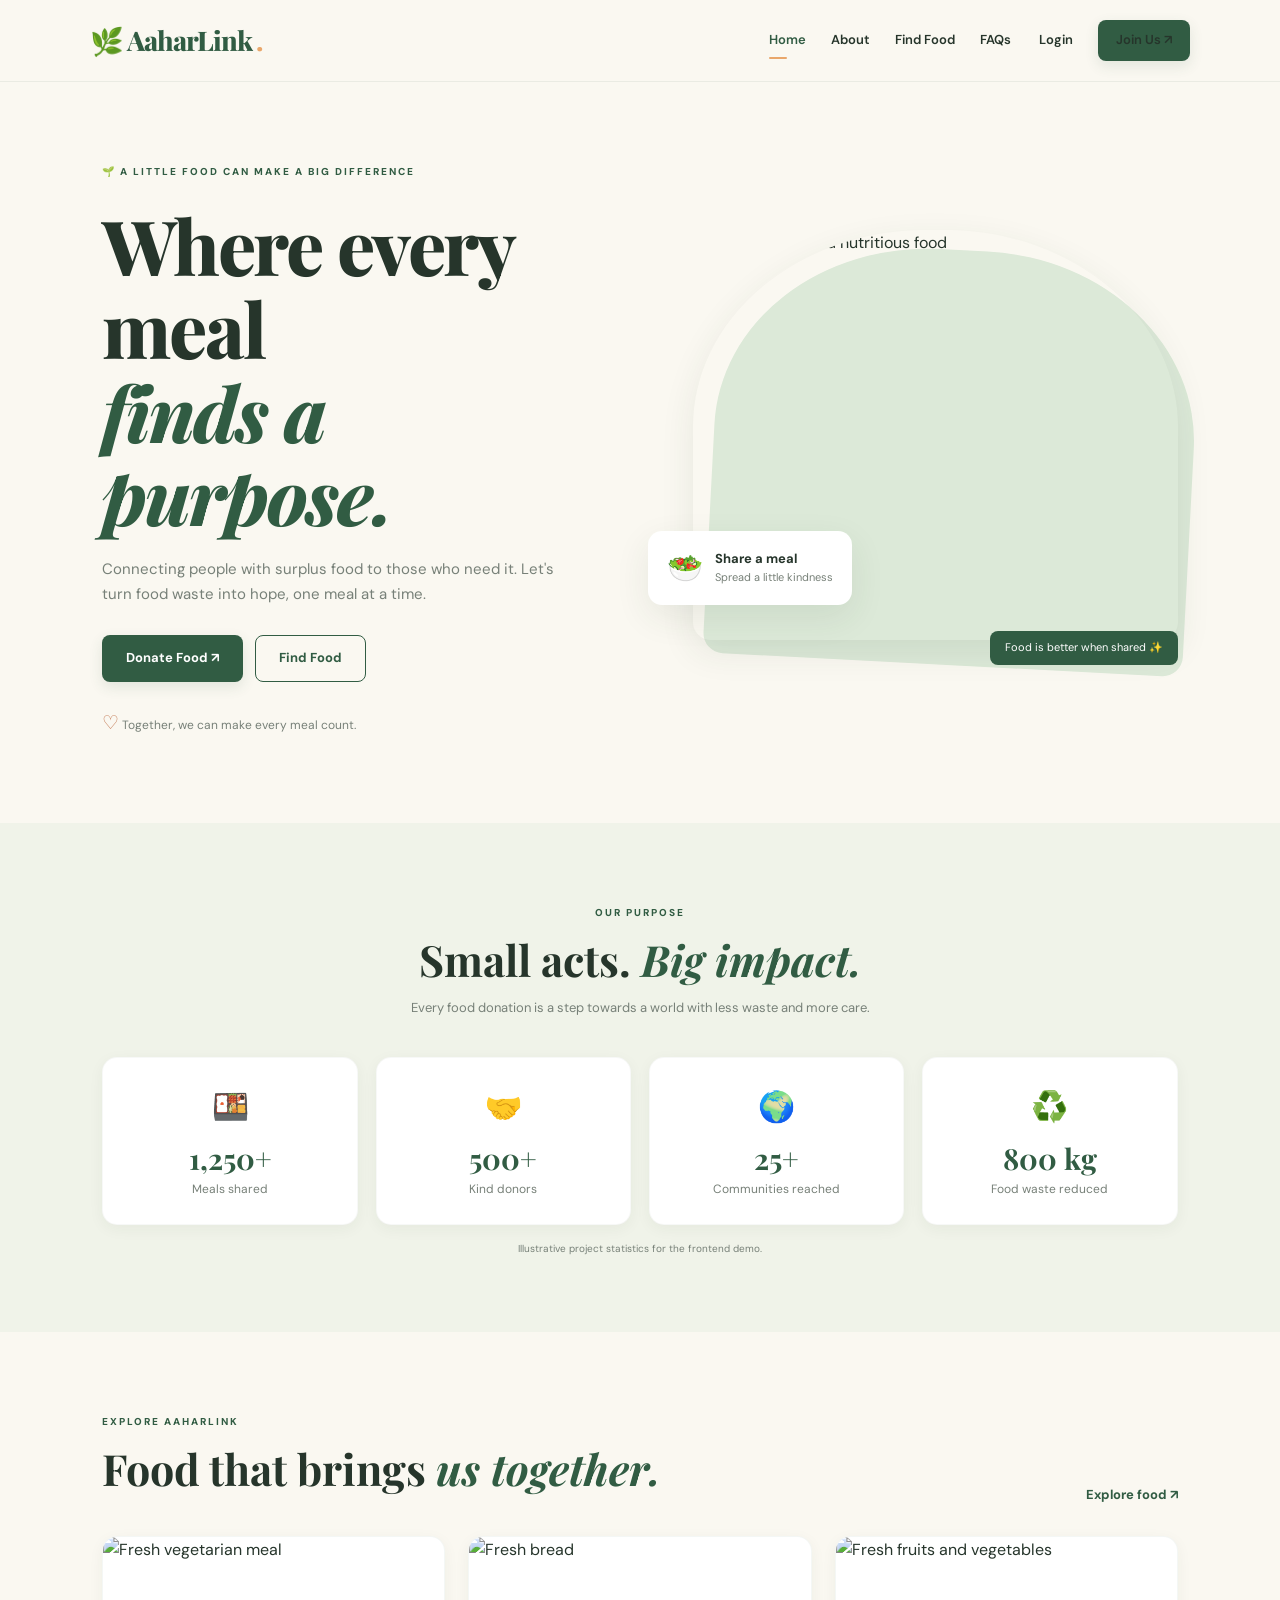
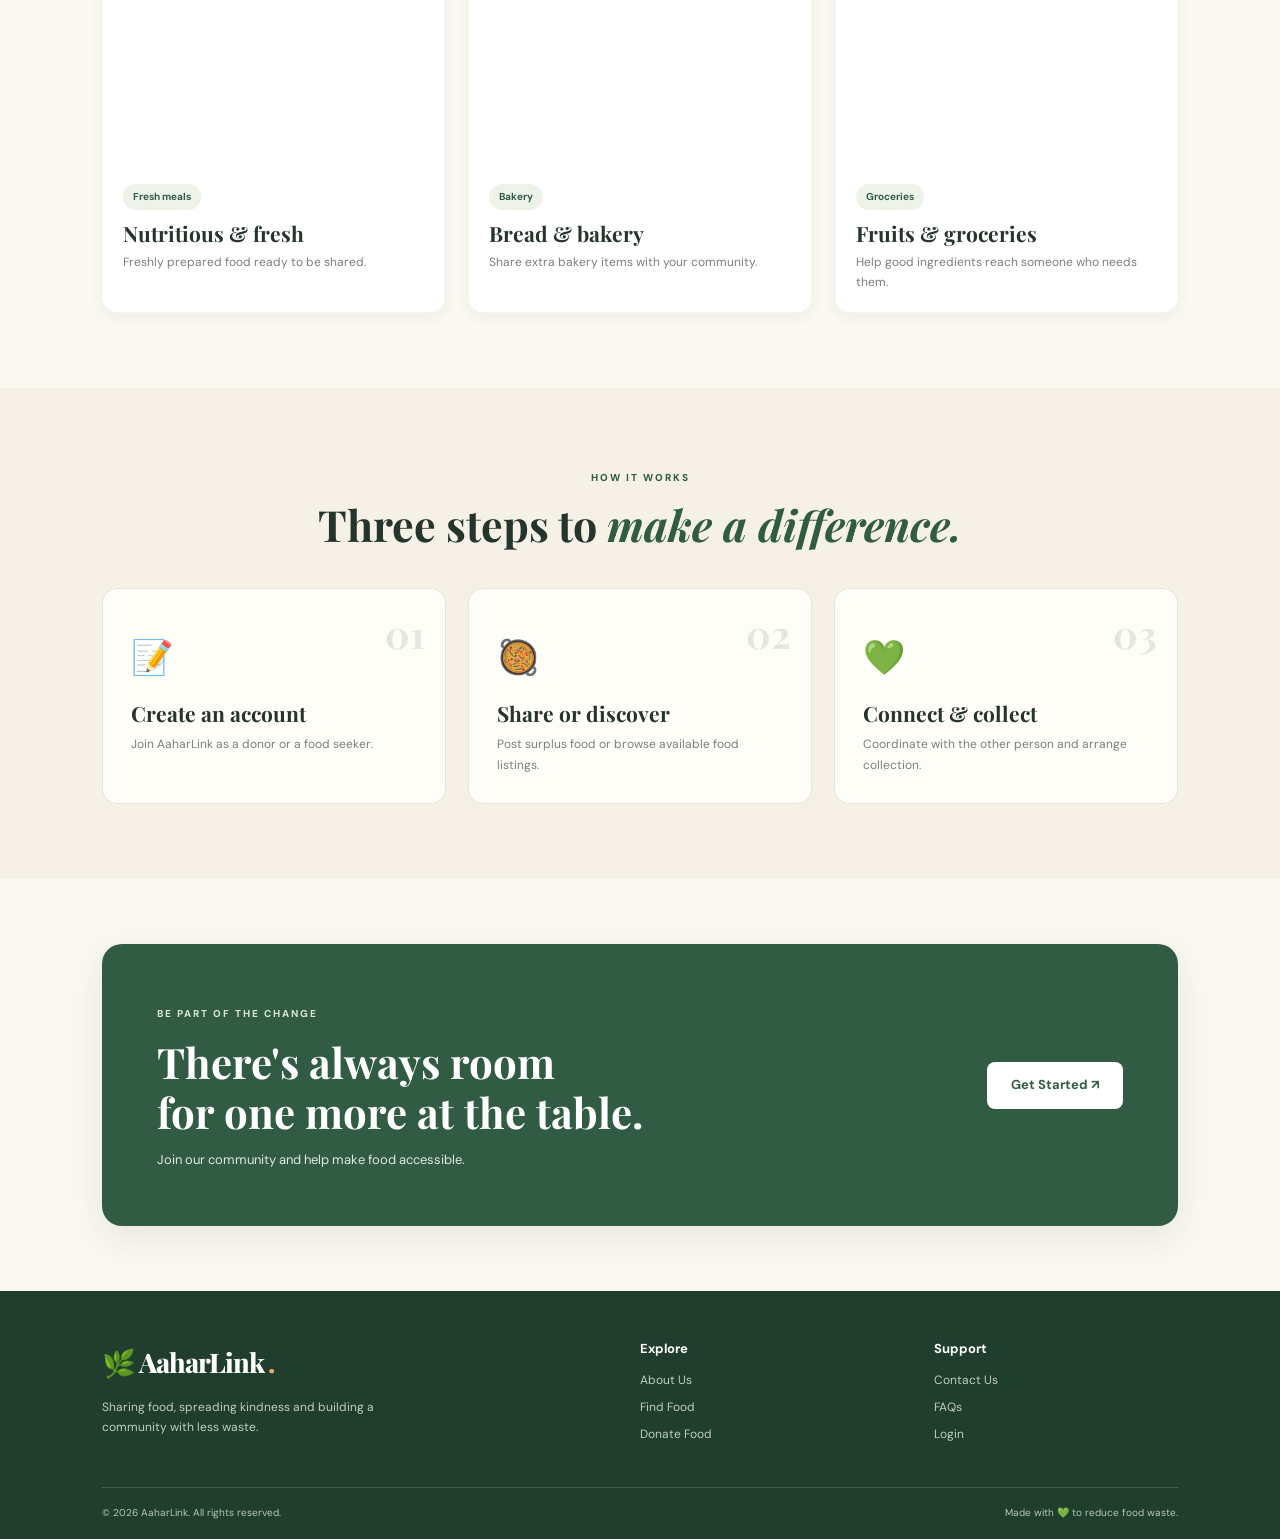
==== frontend/pages/index.html @ 4fac2980 "Initial project upload" ====
<!DOCTYPE html>
<html lang="en">
<head>
  <meta charset="UTF-8">
  <meta name="viewport" content="width=device-width, initial-scale=1.0">
  <title>AaharLink | Share Food, Share Hope</title>
  <link rel="preconnect" href="https://fonts.googleapis.com">
  <link rel="stylesheet" href="../css/style.css">
  <link href="https://fonts.googleapis.com/css2?family=DM+Sans:wght@400;500;600;700&family=Playfair+Display:wght@600;700;800&display=swap" rel="stylesheet">
</head>
<body>

<header class="navbar">
  <a class="logo" href="index.html">🌿 AaharLink<span>.</span></a>
  <button class="menu-toggle" id="menuToggle" aria-label="Open menu">☰</button>
  <nav id="navLinks">
    <a class="active" href="index.html">Home</a>
    <a href="about.html">About</a>
    <a href="find-food.html">Find Food</a>
    <a href="faqs.html">FAQs</a>
    <a class="nav-login" href="login.html">Login</a>
    <a class="btn btn-primary nav-register" href="register.html">Join Us ↗</a>
  </nav>
</header>

<main>
  <section class="hero">
    <div class="hero-content">
      <span class="eyebrow">🌱 A LITTLE FOOD CAN MAKE A BIG DIFFERENCE</span>
      <h1>Where every meal<br><span>finds a purpose.</span></h1>
      <p>
        Connecting people with surplus food to those who need it.
        Let's turn food waste into hope, one meal at a time.
      </p>
      <div class="hero-buttons">
        <a href="donate.html" class="btn btn-primary">Donate Food ↗</a>
        <a href="find-food.html" class="btn btn-outline">Find Food</a>
      </div>
      <div class="hero-note">
        <span>♡</span> Together, we can make every meal count.
      </div>
    </div>

    <div class="hero-image">
      <img src="https://images.unsplash.com/photo-1547592180-85f173990554?w=1000"
           alt="Freshly prepared nutritious food">
      <div class="floating-card">
        <span class="floating-icon">🥗</span>
        <div><strong>Share a meal</strong><small>Spread a little kindness</small></div>
      </div>
      <div class="image-label">Food is better when shared ✨</div>
    </div>
  </section>

  <section class="impact section">
    <div class="impact-heading">
      <span class="eyebrow">OUR PURPOSE</span>
      <h2>Small acts. <span>Big impact.</span></h2>
      <p>Every food donation is a step towards a world with less waste and more care.</p>
    </div>
    <div class="impact-grid">
      <div class="impact-card"><span>🍱</span><h3 id="mealCount">1,250+</h3><p>Meals shared</p></div>
      <div class="impact-card"><span>🤝</span><h3>500+</h3><p>Kind donors</p></div>
      <div class="impact-card"><span>🌍</span><h3>25+</h3><p>Communities reached</p></div>
      <div class="impact-card"><span>♻️</span><h3>800 kg</h3><p>Food waste reduced</p></div>
    </div>
    <small class="demo-note">Illustrative project statistics for the frontend demo.</small>
  </section>

  <section class="section food-section">
    <div class="section-heading">
      <div>
        <span class="eyebrow">EXPLORE AAHARLINK</span>
        <h2>Food that brings <span>us together.</span></h2>
      </div>
      <a href="find-food.html" class="text-link">Explore food ↗</a>
    </div>
    <div class="food-grid">
      <article class="food-card">
        <img src="https://images.unsplash.com/photo-1547592180-85f173990554?w=600" alt="Fresh vegetarian meal">
        <div class="food-card-body"><span class="food-tag">Fresh meals</span><h3>Nutritious & fresh</h3><p>Freshly prepared food ready to be shared.</p></div>
      </article>
      <article class="food-card">
        <img src="https://images.unsplash.com/photo-1509440159596-0249088772ff?w=600" alt="Fresh bread">
        <div class="food-card-body"><span class="food-tag">Bakery</span><h3>Bread & bakery</h3><p>Share extra bakery items with your community.</p></div>
      </article>
      <article class="food-card">
        <img src="https://images.unsplash.com/photo-1490645935967-10de6ba17061?w=600" alt="Fresh fruits and vegetables">
        <div class="food-card-body"><span class="food-tag">Groceries</span><h3>Fruits & groceries</h3><p>Help good ingredients reach someone who needs them.</p></div>
      </article>
    </div>
  </section>

  <section class="how-section section">
    <div class="impact-heading">
      <span class="eyebrow">HOW IT WORKS</span>
      <h2>Three steps to <span>make a difference.</span></h2>
    </div>
    <div class="steps-grid">
      <div class="step-card"><div class="step-number">01</div><span class="step-icon">📝</span><h3>Create an account</h3><p>Join AaharLink as a donor or a food seeker.</p></div>
      <div class="step-card"><div class="step-number">02</div><span class="step-icon">🥘</span><h3>Share or discover</h3><p>Post surplus food or browse available food listings.</p></div>
      <div class="step-card"><div class="step-number">03</div><span class="step-icon">💚</span><h3>Connect & collect</h3><p>Coordinate with the other person and arrange collection.</p></div>
    </div>
  </section>

  <section class="cta-section">
    <div><span class="eyebrow">BE PART OF THE CHANGE</span><h2>There's always room<br>for one more at the table.</h2><p>Join our community and help make food accessible.</p></div>
    <a href="register.html" class="btn btn-light">Get Started ↗</a>
  </section>
</main>

<footer class="footer">
  <div class="footer-main">
    <div><a class="logo footer-logo" href="index.html">🌿 AaharLink<span>.</span></a><p>Sharing food, spreading kindness and building a community with less waste.</p></div>
    <div><h4>Explore</h4><a href="about.html">About Us</a><a href="find-food.html">Find Food</a><a href="donate.html">Donate Food</a></div>
    <div><h4>Support</h4><a href="contact.html">Contact Us</a><a href="faqs.html">FAQs</a><a href="login.html">Login</a></div>
  </div>
  <div class="footer-bottom"><span>© 2026 AaharLink. All rights reserved.</span><span>Made with 💚 to reduce food waste.</span></div>
</footer>

<script src="../js/main.js"></script>
</body>
</html>
---- frontend/css/style.css ----
/* =========================================
   AAHARLINK — GLOBAL STYLESHEET
   Theme: Pinterest-inspired | Sage & Cream
========================================= */

/* 1. GOOGLE FONTS
   DM Sans + Playfair Display are imported in HTML.
========================================= */

:root {
  /* Brand Colors */
  --green: #315c43;
  --green-dark: #234832;
  --green-light: #53775c;
  --sage: #dce9d8;
  --sage-light: #edf3e9;
  --cream: #faf8f1;
  --cream-dark: #f2efe5;
  --white: #ffffff;

  /* Text Colors */
  --text: #26352b;
  --muted: #778078;
  --light-text: #a0a99f;

  /* Accent Colors */
  --orange: #e9a76b;
  --peach: #f7e5d4;
  --red: #c45d54;
  --blue: #e8f0f5;

  /* Borders and Shadows */
  --border: #e8e9df;
  --shadow-sm: 0 4px 15px rgba(39, 67, 46, 0.05);
  --shadow: 0 12px 35px rgba(39, 67, 46, 0.09);
  --shadow-lg: 0 20px 55px rgba(39, 67, 46, 0.13);

  /* Layout */
  --container: 1200px;
  --radius-sm: 8px;
  --radius-md: 14px;
  --radius-lg: 20px;
  --transition: 0.25s ease;
}

/* 2. RESET */

* {
  margin: 0;
  padding: 0;
  box-sizing: border-box;
}

html {
  scroll-behavior: smooth;
  scroll-padding-top: 90px;
}

body {
  min-height: 100vh;
  font-family: "DM Sans", sans-serif;
  background: var(--cream);
  color: var(--text);
  line-height: 1.6;
  overflow-x: hidden;
}

h1, h2, h3, h4, h5, h6 {
  color: var(--text);
  line-height: 1.25;
}

p {
  line-height: 1.7;
}

a {
  color: inherit;
  text-decoration: none;
}

button,
input,
textarea,
select {
  font: inherit;
}

button {
  cursor: pointer;
}

img {
  display: block;
  max-width: 100%;
}

ul {
  list-style: none;
}

::selection {
  background: var(--sage);
  color: var(--green-dark);
}

/* 3. SCROLLBAR */

::-webkit-scrollbar {
  width: 8px;
}

::-webkit-scrollbar-track {
  background: var(--cream);
}

::-webkit-scrollbar-thumb {
  background: #b7cbb6;
  border-radius: 20px;
}

::-webkit-scrollbar-thumb:hover {
  background: var(--green-light);
}

/* 4. NAVIGATION BAR */

.navbar {
  width: 100%;
  min-height: 82px;
  padding: 12px 7%;
  display: flex;
  align-items: center;
  justify-content: space-between;
  gap: 25px;
  position: sticky;
  top: 0;
  z-index: 100;
  background: rgba(250, 248, 241, 0.97);
  border-bottom: 1px solid rgba(49, 92, 67, 0.08);
  backdrop-filter: blur(12px);
}

.logo {
  display: inline-flex;
  align-items: center;
  gap: 4px;
  flex-shrink: 0;
  color: var(--green);
  font-family: "Playfair Display", serif;
  font-size: 27px;
  font-weight: 800;
  letter-spacing: -1px;
}

.logo span {
  color: var(--orange);
}

.navbar nav {
  display: flex;
  align-items: center;
  justify-content: flex-end;
  gap: 25px;
}

.navbar nav a {
  color: var(--text);
  font-size: 13px;
  font-weight: 600;
  transition: color var(--transition);
  white-space: nowrap;
}

.navbar nav a:hover,
.navbar nav a.active {
  color: var(--green);
}

.navbar nav a.active:not(.btn) {
  position: relative;
}

.navbar nav a.active:not(.btn)::after {
  content: "";
  position: absolute;
  height: 2px;
  width: 18px;
  bottom: -8px;
  left: 0;
  background: var(--orange);
  border-radius: 5px;
}

.navbar nav .nav-login {
  margin-left: 3px;
}

.menu-toggle {
  display: none;
  border: 0;
  background: transparent;
  color: var(--green);
  font-size: 25px;
  line-height: 1;
}

/* 5. BUTTONS */

.btn {
  display: inline-flex;
  justify-content: center;
  align-items: center;
  gap: 8px;
  min-height: 45px;
  padding: 12px 23px;
  border: 1px solid transparent;
  border-radius: var(--radius-sm);
  font-size: 13px;
  font-weight: 700;
  text-align: center;
  cursor: pointer;
  transition:
    background var(--transition),
    color var(--transition),
    transform var(--transition),
    box-shadow var(--transition);
}

.btn:hover {
  transform: translateY(-2px);
}

.btn:focus-visible,
button:focus-visible,
a:focus-visible {
  outline: 3px solid var(--orange);
  outline-offset: 3px;
}

.btn-primary {
  background: var(--green);
  color: var(--white);
  box-shadow: 0 5px 14px rgba(49, 92, 67, 0.12);
}

.btn-primary:hover {
  background: var(--green-dark);
  color: var(--white);
  box-shadow: var(--shadow);
}

.btn-outline {
  color: var(--green);
  background: transparent;
  border-color: var(--green);
}

.btn-outline:hover {
  background: var(--sage);
}

.btn-light {
  color: var(--green);
  background: var(--white);
}

.btn-light:hover {
  background: var(--sage-light);
}

.btn-danger {
  color: var(--white);
  background: var(--red);
}

.nav-register {
  min-height: 39px;
  padding: 9px 17px;
}

/* 6. COMMON TEXT STYLES */

.eyebrow {
  display: inline-block;
  color: var(--green);
  font-size: 10px;
  font-weight: 800;
  letter-spacing: 2px;
  line-height: 1.6;
}

.text-muted {
  color: var(--muted);
}

.text-link {
  color: var(--green);
  font-size: 13px;
  font-weight: 700;
  transition: color var(--transition);
}

.text-link:hover {
  color: var(--orange);
}

h2 span,
h1 span {
  color: var(--green);
  font-style: italic;
}

/* 7. HERO SECTION */

.hero {
  width: 100%;
  min-height: 590px;
  padding: 75px 8% 85px;
  display: grid;
  grid-template-columns: 1fr 1fr;
  align-items: center;
  gap: 65px;
  max-width: 1600px;
  margin: auto;
}

.hero-content {
  max-width: 570px;
}

.hero h1 {
  margin: 20px 0;
  color: var(--text);
  font-family: "Playfair Display", serif;
  font-size: clamp(48px, 6vw, 76px);
  font-weight: 800;
  line-height: 1.1;
  letter-spacing: -2px;
}

.hero-content > p {
  max-width: 460px;
  margin-bottom: 27px;
  color: var(--muted);
  font-size: 15px;
}

.hero-buttons {
  display: flex;
  flex-wrap: wrap;
  gap: 12px;
}

.hero-note {
  margin-top: 26px;
  color: var(--muted);
  font-size: 12px;
}

.hero-note span {
  color: #c47c57;
  font-size: 19px;
}

.hero-image {
  position: relative;
  padding: 0 0 25px 20px;
}

.hero-image::before {
  content: "";
  position: absolute;
  inset: 20px -15px 0 40px;
  z-index: 0;
  background: var(--sage);
  border-radius: 45% 45% 20px 20px;
  transform: rotate(3deg);
}

.hero-image > img {
  position: relative;
  z-index: 1;
  width: 100%;
  height: 410px;
  object-fit: cover;
  border-radius: 48% 48% 18px 18px;
  box-shadow: var(--shadow);
}

.floating-card {
  position: absolute;
  left: -25px;
  bottom: 60px;
  z-index: 2;
  display: flex;
  align-items: center;
  gap: 12px;
  padding: 14px 19px;
  background: var(--white);
  border-radius: 14px;
  box-shadow: var(--shadow);
}

.floating-icon {
  font-size: 29px;
}

.floating-card strong,
.floating-card small {
  display: block;
}

.floating-card strong {
  color: var(--text);
  font-size: 13px;
}

.floating-card small {
  color: var(--muted);
  font-size: 11px;
}

.image-label {
  position: absolute;
  right: 0;
  bottom: 0;
  z-index: 2;
  padding: 8px 15px;
  background: var(--green);
  color: var(--white);
  border-radius: var(--radius-sm);
  font-size: 11px;
}

/* 8. COMMON SECTIONS */

.section {
  padding: 75px 8%;
}

.impact-heading {
  max-width: 650px;
  margin: 0 auto 38px;
  text-align: center;
}

.impact-heading h2,
.section-heading h2 {
  margin: 10px 0 12px;
  font-family: "Playfair Display", serif;
  font-size: clamp(30px, 4vw, 43px);
  font-weight: 700;
  line-height: 1.2;
}

.impact-heading p {
  color: var(--muted);
  font-size: 13px;
}

/* 9. IMPACT STATISTICS */

.impact {
  background: #f0f3e9;
  text-align: center;
}

.impact-grid {
  display: grid;
  grid-template-columns: repeat(4, 1fr);
  gap: 18px;
}

.impact-card {
  padding: 25px 10px;
  background: var(--white);
  border: 1px solid rgba(49, 92, 67, 0.04);
  border-radius: 15px;
  box-shadow: var(--shadow-sm);
  transition: transform var(--transition), box-shadow var(--transition);
}

.impact-card:hover {
  transform: translateY(-5px);
  box-shadow: var(--shadow);
}

.impact-card > span {
  font-size: 30px;
}

.impact-card h3 {
  margin: 9px 0 2px;
  color: var(--green);
  font-family: "Playfair Display", serif;
  font-size: 29px;
}

.impact-card p {
  color: var(--muted);
  font-size: 12px;
}

.demo-note {
  display: block;
  margin-top: 16px;
  color: var(--muted);
  font-size: 10px;
}

/* 10. FOOD CATEGORY SECTION */

.food-section {
  background: var(--cream);
}

.section-heading {
  display: flex;
  align-items: end;
  justify-content: space-between;
  gap: 15px;
  margin-bottom: 30px;
}

.food-grid {
  display: grid;
  grid-template-columns: repeat(3, minmax(0, 1fr));
  gap: 23px;
}

.food-card {
  overflow: hidden;
  background: var(--white);
  border: 1px solid rgba(49, 92, 67, 0.05);
  border-radius: 15px;
  box-shadow: var(--shadow-sm);
  transition: transform var(--transition), box-shadow var(--transition);
}

.food-card:hover {
  transform: translateY(-5px);
  box-shadow: var(--shadow);
}

.food-card img {
  width: 100%;
  height: 225px;
  object-fit: cover;
}

.food-card-body {
  padding: 20px;
}

.food-tag {
  display: inline-block;
  padding: 5px 10px;
  background: var(--sage-light);
  color: var(--green);
  border-radius: 20px;
  font-size: 10px;
  font-weight: 700;
}

.food-card h3 {
  margin: 10px 0 5px;
  font-family: "Playfair Display", serif;
  font-size: 21px;
}

.food-card p {
  color: var(--muted);
  font-size: 12px;
}

/* 11. HOW IT WORKS */

.how-section {
  background: #f5f1e7;
}

.steps-grid {
  display: grid;
  grid-template-columns: repeat(3, minmax(0, 1fr));
  gap: 22px;
}

.step-card {
  position: relative;
  padding: 28px;
  background: #fffdf8;
  border: 1px solid #e9e4d6;
  border-radius: 15px;
  transition: transform var(--transition), box-shadow var(--transition);
}

.step-card:hover {
  transform: translateY(-4px);
  box-shadow: var(--shadow);
}

.step-number {
  position: absolute;
  top: 15px;
  right: 20px;
  color: #e2e8db;
  font-family: "Playfair Display", serif;
  font-size: 38px;
  font-weight: 700;
}

.step-icon {
  display: block;
  margin: 14px 0;
  font-size: 34px;
}

.step-card h3 {
  margin-bottom: 8px;
  font-family: "Playfair Display", serif;
  font-size: 21px;
}

.step-card p {
  color: var(--muted);
  font-size: 12px;
}

/* 12. CALL TO ACTION */

.cta-section {
  margin: 65px 8%;
  padding: 55px;
  display: flex;
  align-items: center;
  justify-content: space-between;
  gap: 25px;
  color: var(--white);
  background: var(--green);
  border-radius: 20px;
  box-shadow: var(--shadow);
}

.cta-section .eyebrow {
  color: #d9e7cf;
}

.cta-section h2 {
  margin: 12px 0;
  color: var(--white);
  font-family: "Playfair Display", serif;
  font-size: clamp(30px, 4vw, 42px);
  line-height: 1.2;
}

.cta-section p {
  color: #e0e9df;
  font-size: 13px;
}

/* 13. ABOUT PAGE */

.about-hero {
  padding: 80px 8%;
  display: grid;
  grid-template-columns: 1fr 1fr;
  align-items: center;
  gap: 50px;
}

.about-hero h1 {
  margin: 15px 0;
  font: 800 clamp(40px, 5vw, 64px)/1.15 "Playfair Display", serif;
}

.about-hero p {
  margin-bottom: 20px;
  color: var(--muted);
  font-size: 14px;
}

.about-hero img {
  width: 100%;
  height: 390px;
  object-fit: cover;
  border-radius: 20px 70px 20px 70px;
  box-shadow: var(--shadow);
}

/* 14. CONTACT PAGE */

.contact-layout {
  max-width: 950px;
  margin: 35px auto;
  display: grid;
  grid-template-columns: 0.8fr 1.2fr;
  overflow: hidden;
  background: var(--white);
  border: 1px solid var(--border);
  border-radius: 18px;
  box-shadow: var(--shadow);
}

.contact-info {
  padding: 40px 30px;
  background: #eaf0e3;
}

.contact-info h2 {
  font-family: "Playfair Display", serif;
  font-size: 27px;
}

.contact-info > p {
  margin: 12px 0 30px;
  color: var(--muted);
  font-size: 12px;
}

.contact-detail {
  display: flex;
  align-items: flex-start;
  gap: 12px;
  margin: 20px 0;
}

.contact-detail strong {
  font-size: 12px;
}

.contact-detail span {
  font-size: 12px;
}

/* 15. CONTACT FORM */

.contact-form {
  display: flex;
  flex-direction: column;
  gap: 10px;
  padding: 35px;
}

.contact-form label {
  font-size: 12px;
  font-weight: 700;
}

.contact-form input,
.contact-form textarea {
  width: 100%;
  padding: 12px;
  border: 1px solid var(--border);
  border-radius: 8px;
  outline: none;
  background: #fff;
  color: var(--text);
  font-size: 13px;
}

.contact-form textarea {
  resize: vertical;
}

.contact-form input:focus,
.contact-form textarea:focus {
  border-color: var(--green);
  box-shadow: 0 0 0 3px rgba(49, 92, 67, 0.08);
}

/* 16. FAQ PAGE */

.faq-list {
  max-width: 800px;
  margin: 0 auto;
}

.faq-list details {
  margin-bottom: 12px;
  padding: 18px 20px;
  background: var(--white);
  border: 1px solid var(--border);
  border-radius: 11px;
  transition: border-color var(--transition);
}

.faq-list details[open] {
  border-color: #b9cdb8;
}

.faq-list summary {
  position: relative;
  color: var(--text);
  font-size: 13px;
  font-weight: 700;
  cursor: pointer;
  list-style: none;
  padding-right: 25px;
}

.faq-list summary::-webkit-details-marker {
  display: none;
}

.faq-list summary::after {
  content: "+";
  position: absolute;
  right: 0;
  top: -4px;
  color: var(--green);
  font-size: 22px;
  font-weight: 400;
}

.faq-list details[open] summary::after {
  content: "−";
}

.faq-list details[open] summary {
  color: var(--green);
}

.faq-list details p {
  margin-top: 12px;
  color: var(--muted);
  font-size: 12px;
}

.faq-contact {
  max-width: 800px;
  margin: 30px auto 0;
  padding: 35px;
  background: #eaf0e3;
  border-radius: 15px;
  text-align: center;
}

.faq-contact h3 {
  font-family: "Playfair Display", serif;
  font-size: 24px;
}

.faq-contact p {
  margin: 8px 0 18px;
  color: var(--muted);
  font-size: 12px;
}

/* 17. FIND FOOD PAGE */

.find-controls {
  max-width: 750px;
  margin: 25px 0 30px;
  display: flex;
  gap: 12px;
}

.find-controls input,
.find-controls select {
  min-width: 0;
  padding: 13px 15px;
  background: var(--white);
  border: 1px solid var(--border);
  border-radius: 9px;
  outline: none;
  color: var(--text);
  font-size: 12px;
}

.find-controls input {
  flex: 1;
}

.find-controls select {
  width: 190px;
}

.find-controls input:focus,
.find-controls select:focus {
  border-color: var(--green);
}

/* 18. FOOTER */

.footer {
  padding: 50px 8% 18px;
  background: #203e2e;
  color: #edf2e9;
}

.footer-main {
  display: grid;
  grid-template-columns: 2fr 1fr 1fr;
  gap: 50px;
  padding-bottom: 35px;
}

.footer-logo {
  color: var(--white);
}

.footer-main p {
  max-width: 330px;
  margin-top: 12px;
  color: #c0cdbf;
  font-size: 12px;
}

.footer-main h4 {
  margin-bottom: 13px;
  color: var(--white);
  font-size: 13px;
}

.footer-main > div > a:not(.logo) {
  display: block;
  margin: 8px 0;
  color: #c0cdbf;
  font-size: 12px;
  transition: color var(--transition);
}

.footer-main > div > a:hover {
  color: var(--white);
}

.footer-bottom {
  display: flex;
  justify-content: space-between;
  gap: 15px;
  padding-top: 17px;
  border-top: 1px solid #42604d;
  color: #b7c7b8;
  font-size: 10px;
}

/* 19. SHARED EMPTY AND STATUS STATES */

.empty-state {
  padding: 40px 10px;
  color: var(--muted);
  text-align: center;
  font-size: 13px;
}

[hidden] {
  display: none !important;
}

/* 20. RESPONSIVE DESIGN */

@media (max-width: 1100px) {
  .navbar {
    padding-right: 5%;
    padding-left: 5%;
  }

  .navbar nav {
    gap: 15px;
  }

  .hero {
    padding-right: 6%;
    padding-left: 6%;
    gap: 35px;
  }

  .section {
    padding-right: 6%;
    padding-left: 6%;
  }

  .footer {
    padding-right: 6%;
    padding-left: 6%;
  }
}

@media (max-width: 850px) {
  .navbar nav {
    gap: 11px;
  }

  .navbar nav a {
    font-size: 11px;
  }

  .logo {
    font-size: 23px;
  }

  .hero {
    min-height: 520px;
    gap: 25px;
  }

  .hero h1 {
    font-size: 53px;
  }

  .hero-image > img {
    height: 350px;
  }

  .impact-grid {
    grid-template-columns: repeat(2, 1fr);
  }

  .food-grid {
    gap: 15px;
  }

  .food-card img {
    height: 185px;
  }

  .steps-grid {
    gap: 14px;
  }

  .step-card {
    padding: 20px;
  }
}

@media (max-width: 700px) {
  .navbar {
    min-height: 70px;
    padding: 10px 5%;
  }

  .menu-toggle {
    display: block;
  }

  .navbar nav {
    display: none;
    position: absolute;
    top: 70px;
    left: 0;
    right: 0;
    padding: 22px 7%;
    flex-direction: column;
    align-items: stretch;
    gap: 14px;
    background: var(--cream);
    box-shadow: var(--shadow);
    border-top: 1px solid var(--border);
  }

  .navbar nav.open {
    display: flex;
  }

  .navbar nav a {
    padding: 5px 0;
    font-size: 13px;
  }

  .navbar nav a.active:not(.btn)::after {
    display: none;
  }

  .navbar nav .btn {
    align-self: flex-start;
    padding: 10px 18px;
  }

  .hero {
    grid-template-columns: 1fr;
    padding: 45px 6% 55px;
    gap: 35px;
  }

  .hero h1 {
    font-size: clamp(44px, 11vw, 62px);
  }

  .hero-content > p {
    font-size: 13px;
  }

  .hero-image {
    margin: 0 12px;
    padding-left: 10px;
  }

  .hero-image > img {
    height: 330px;
  }

  .floating-card {
    left: -8px;
    bottom: 45px;
  }

  .section {
    padding: 55px 6%;
  }

  .impact-grid {
    grid-template-columns: repeat(2, 1fr);
    gap: 12px;
  }

  .impact-card {
    padding: 20px 8px;
  }

  .impact-card h3 {
    font-size: 25px;
  }

  .food-grid,
  .steps-grid {
    grid-template-columns: 1fr;
  }

  .food-card img {
    height: 230px;
  }

  .section-heading {
    align-items: flex-start;
    flex-direction: column;
  }

  .cta-section {
    margin: 40px 5%;
    padding: 35px 25px;
    flex-direction: column;
    align-items: flex-start;
  }

  .footer {
    padding: 40px 6% 18px;
  }

  .footer-main {
    grid-template-columns: 1fr 1fr;
    gap: 28px;
  }

  .footer-main > div:first-child {
    grid-column: 1 / -1;
  }

  .footer-bottom {
    flex-direction: column;
  }

  .contact-layout {
    grid-template-columns: 1fr;
  }

  .contact-info {
    padding: 30px;
  }

  .contact-form {
    padding: 25px;
  }

  .find-controls {
    flex-direction: column;
  }

  .find-controls select {
    width: 100%;
  }

  .about-hero {
    grid-template-columns: 1fr;
    padding: 55px 6%;
  }

  .about-hero img {
    height: 300px;
  }
}

@media (max-width: 380px) {
  .logo {
    font-size: 22px;
  }

  .hero h1 {
    font-size: 42px;
  }

  .hero-buttons {
    flex-direction: column;
    align-items: stretch;
  }

  .impact-card h3 {
    font-size: 22px;
  }

  .footer-main {
    gap: 20px;
  }
}

/* 21. REDUCED MOTION ACCESSIBILITY */

@media (prefers-reduced-motion: reduce) {
  *,
  *::before,
  *::after {
    scroll-behavior: auto !important;
    animation-duration: 0.01ms !important;
    transition-duration: 0.01ms !important;
  }
}
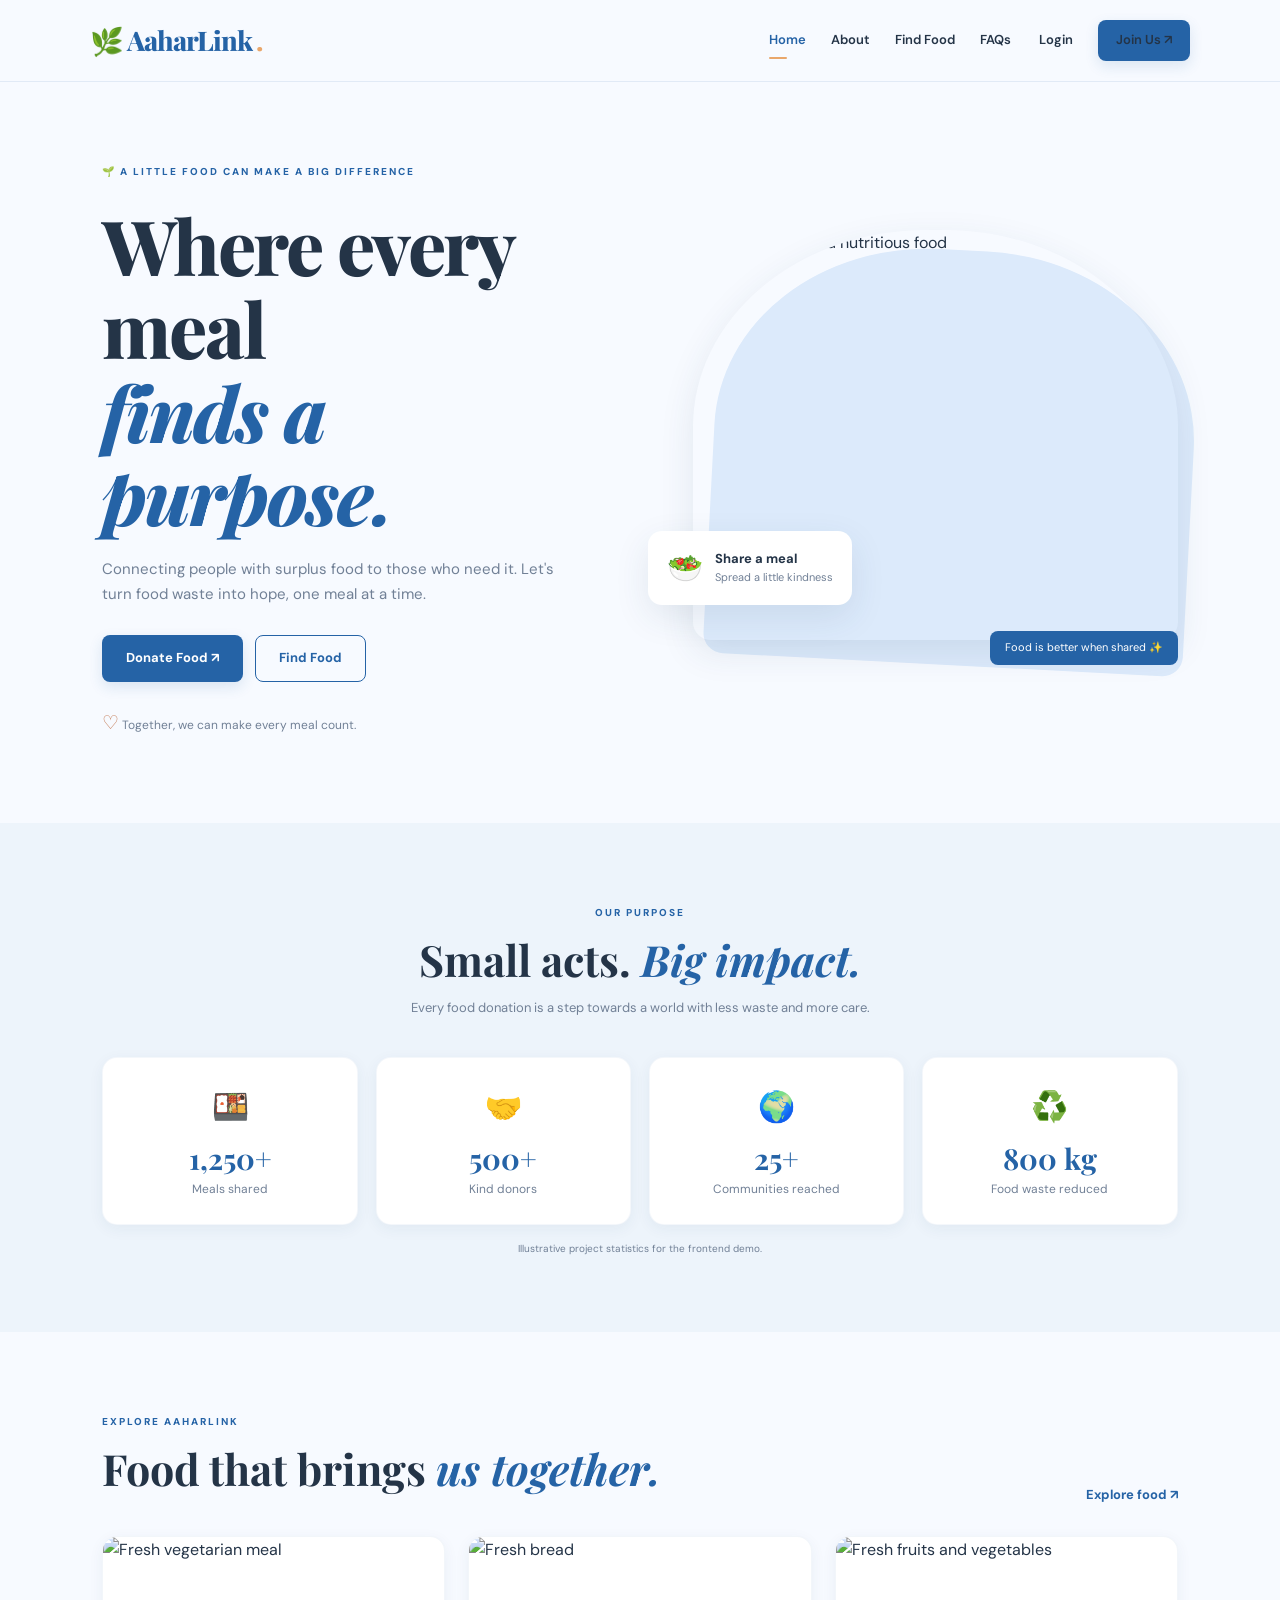
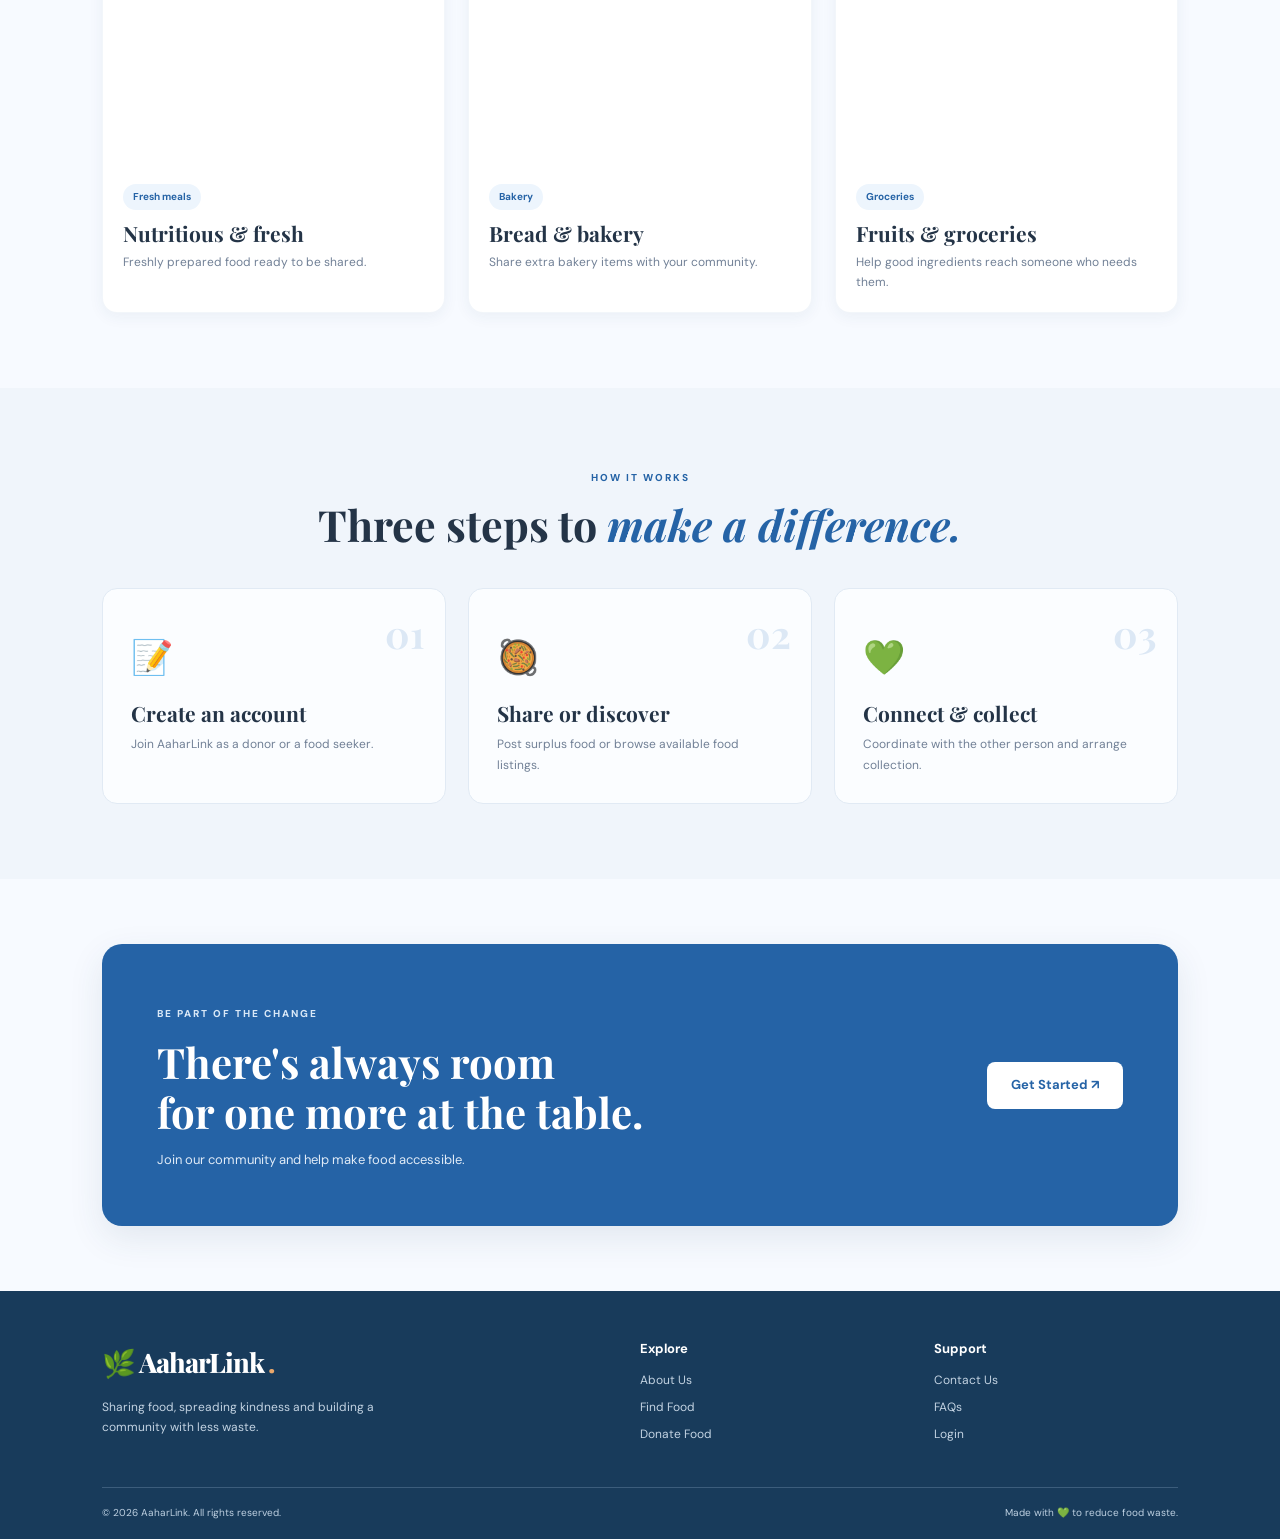
==== commit e058482f: "update to login and logout flow" ====
--- a/frontend/pages/index.html
+++ b/frontend/pages/index.html
@@ -119,6 +119,7 @@
   <div class="footer-bottom"><span>© 2026 AaharLink. All rights reserved.</span><span>Made with 💚 to reduce food waste.</span></div>
 </footer>
 
+<script src="../js/api.js"></script>
 <script src="../js/main.js"></script>
 </body>
 </html>
--- a/frontend/css/style.css
+++ b/frontend/css/style.css
@@ -1,7 +1,7 @@
 
 /* =========================================
    AAHARLINK — GLOBAL STYLESHEET
-   Theme: Pinterest-inspired | Sage & Cream
+   Theme: Blue & White
 ========================================= */
 
 /* 1. GOOGLE FONTS
@@ -10,19 +10,19 @@
 
 :root {
   /* Brand Colors */
-  --green: #315c43;
-  --green-dark: #234832;
-  --green-light: #53775c;
-  --sage: #dce9d8;
-  --sage-light: #edf3e9;
-  --cream: #faf8f1;
-  --cream-dark: #f2efe5;
+  --green: #2563a6;
+  --green-dark: #174775;
+  --green-light: #4784bd;
+  --sage: #dceafb;
+  --sage-light: #edf5fd;
+  --cream: #f7faff;
+  --cream-dark: #eaf2fa;
   --white: #ffffff;
 
   /* Text Colors */
-  --text: #26352b;
-  --muted: #778078;
-  --light-text: #a0a99f;
+  --text: #243447;
+  --muted: #718096;
+  --light-text: #9aa9b8;
 
   /* Accent Colors */
   --orange: #e9a76b;
@@ -31,10 +31,10 @@
   --blue: #e8f0f5;
 
   /* Borders and Shadows */
-  --border: #e8e9df;
-  --shadow-sm: 0 4px 15px rgba(39, 67, 46, 0.05);
-  --shadow: 0 12px 35px rgba(39, 67, 46, 0.09);
-  --shadow-lg: 0 20px 55px rgba(39, 67, 46, 0.13);
+  --border: #dfe7ef;
+  --shadow-sm: 0 4px 15px rgba(36, 67, 102, 0.06);
+  --shadow: 0 12px 35px rgba(36, 67, 102, 0.1);
+  --shadow-lg: 0 20px 55px rgba(36, 67, 102, 0.14);
 
   /* Layout */
   --container: 1200px;
@@ -116,7 +116,7 @@
 }
 
 ::-webkit-scrollbar-thumb {
-  background: #b7cbb6;
+  background: #b6cce2;
   border-radius: 20px;
 }
 
@@ -137,8 +137,8 @@
   position: sticky;
   top: 0;
   z-index: 100;
-  background: rgba(250, 248, 241, 0.97);
-  border-bottom: 1px solid rgba(49, 92, 67, 0.08);
+  background: rgba(247, 250, 255, 0.97);
+  border-bottom: 1px solid rgba(37, 99, 166, 0.1);
   backdrop-filter: blur(12px);
 }
 
@@ -165,7 +165,8 @@
   gap: 25px;
 }
 
-.navbar nav a {
+.navbar nav a,
+.navbar nav button {
   color: var(--text);
   font-size: 13px;
   font-weight: 600;
@@ -176,6 +177,11 @@
 .navbar nav a:hover,
 .navbar nav a.active {
   color: var(--green);
+}
+
+.navbar nav button.btn-primary,
+.navbar nav button.btn-primary:hover {
+  color: var(--white);
 }
 
 .navbar nav a.active:not(.btn) {
@@ -242,7 +248,7 @@
 .btn-primary {
   background: var(--green);
   color: var(--white);
-  box-shadow: 0 5px 14px rgba(49, 92, 67, 0.12);
+  box-shadow: 0 5px 14px rgba(37, 99, 166, 0.14);
 }
 
 .btn-primary:hover {
@@ -463,7 +469,7 @@
 /* 9. IMPACT STATISTICS */
 
 .impact {
-  background: #f0f3e9;
+  background: #edf4fb;
   text-align: center;
 }
 
@@ -476,7 +482,7 @@
 .impact-card {
   padding: 25px 10px;
   background: var(--white);
-  border: 1px solid rgba(49, 92, 67, 0.04);
+  border: 1px solid rgba(37, 99, 166, 0.05);
   border-radius: 15px;
   box-shadow: var(--shadow-sm);
   transition: transform var(--transition), box-shadow var(--transition);
@@ -533,7 +539,7 @@
 .food-card {
   overflow: hidden;
   background: var(--white);
-  border: 1px solid rgba(49, 92, 67, 0.05);
+  border: 1px solid rgba(37, 99, 166, 0.06);
   border-radius: 15px;
   box-shadow: var(--shadow-sm);
   transition: transform var(--transition), box-shadow var(--transition);
@@ -578,7 +584,7 @@
 /* 11. HOW IT WORKS */
 
 .how-section {
-  background: #f5f1e7;
+  background: #f0f5fb;
 }
 
 .steps-grid {
@@ -590,8 +596,8 @@
 .step-card {
   position: relative;
   padding: 28px;
-  background: #fffdf8;
-  border: 1px solid #e9e4d6;
+  background: #fbfdff;
+  border: 1px solid #e1eaf4;
   border-radius: 15px;
   transition: transform var(--transition), box-shadow var(--transition);
 }
@@ -605,7 +611,7 @@
   position: absolute;
   top: 15px;
   right: 20px;
-  color: #e2e8db;
+  color: #dce8f5;
   font-family: "Playfair Display", serif;
   font-size: 38px;
   font-weight: 700;
@@ -644,7 +650,7 @@
 }
 
 .cta-section .eyebrow {
-  color: #d9e7cf;
+  color: #d9e8f7;
 }
 
 .cta-section h2 {
@@ -656,7 +662,7 @@
 }
 
 .cta-section p {
-  color: #e0e9df;
+  color: #e0ebf7;
   font-size: 13px;
 }
 
@@ -705,7 +711,7 @@
 
 .contact-info {
   padding: 40px 30px;
-  background: #eaf0e3;
+  background: #eaf2fa;
 }
 
 .contact-info h2 {
@@ -767,7 +773,7 @@
 .contact-form input:focus,
 .contact-form textarea:focus {
   border-color: var(--green);
-  box-shadow: 0 0 0 3px rgba(49, 92, 67, 0.08);
+  box-shadow: 0 0 0 3px rgba(37, 99, 166, 0.1);
 }
 
 /* 16. FAQ PAGE */
@@ -787,7 +793,7 @@
 }
 
 .faq-list details[open] {
-  border-color: #b9cdb8;
+  border-color: #b7cde3;
 }
 
 .faq-list summary {
@@ -832,7 +838,7 @@
   max-width: 800px;
   margin: 30px auto 0;
   padding: 35px;
-  background: #eaf0e3;
+  background: #eaf2fa;
   border-radius: 15px;
   text-align: center;
 }
@@ -886,8 +892,8 @@
 
 .footer {
   padding: 50px 8% 18px;
-  background: #203e2e;
-  color: #edf2e9;
+  background: #183b5b;
+  color: #edf5fc;
 }
 
 .footer-main {
@@ -904,7 +910,7 @@
 .footer-main p {
   max-width: 330px;
   margin-top: 12px;
-  color: #c0cdbf;
+  color: #c3d3e2;
   font-size: 12px;
 }
 
@@ -917,7 +923,7 @@
 .footer-main > div > a:not(.logo) {
   display: block;
   margin: 8px 0;
-  color: #c0cdbf;
+  color: #c3d3e2;
   font-size: 12px;
   transition: color var(--transition);
 }
@@ -931,8 +937,8 @@
   justify-content: space-between;
   gap: 15px;
   padding-top: 17px;
-  border-top: 1px solid #42604d;
-  color: #b7c7b8;
+  border-top: 1px solid #3c5d7c;
+  color: #bed0e1;
   font-size: 10px;
 }
 
@@ -983,7 +989,8 @@
     gap: 11px;
   }
 
-  .navbar nav a {
+  .navbar nav a,
+  .navbar nav button {
     font-size: 11px;
   }
 
@@ -1054,7 +1061,8 @@
     display: flex;
   }
 
-  .navbar nav a {
+  .navbar nav a,
+  .navbar nav button {
     padding: 5px 0;
     font-size: 13px;
   }
@@ -1215,4 +1223,3 @@
     transition-duration: 0.01ms !important;
   }
 }
-
